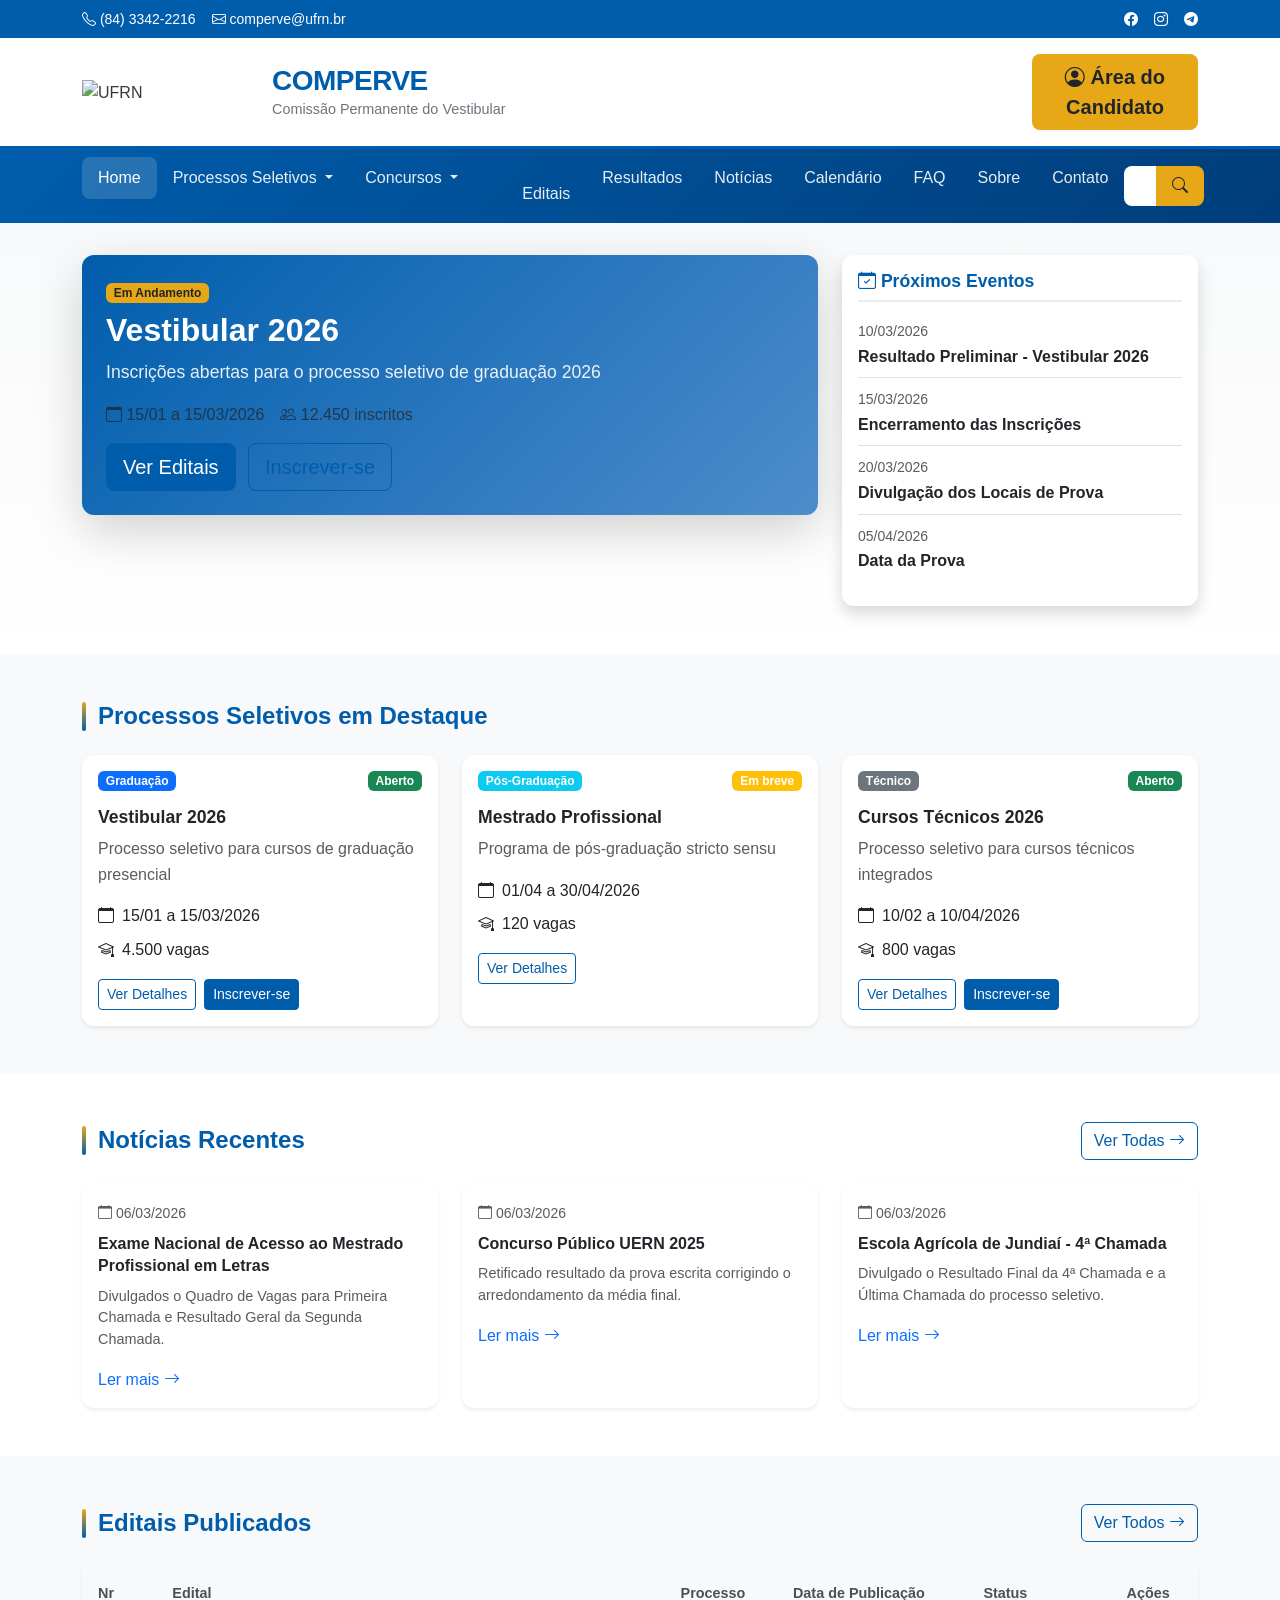
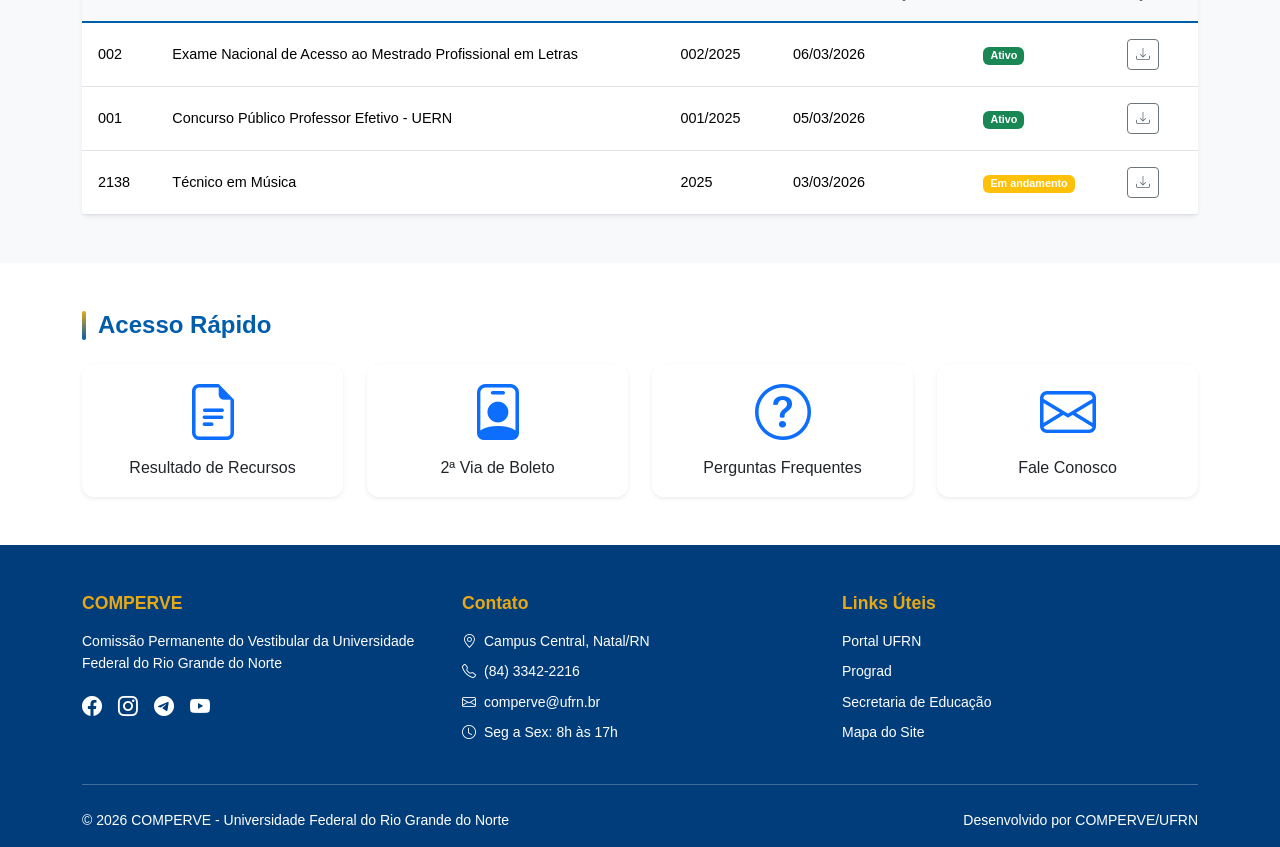
==== proposta-bootstrap/index.html @ 0de2d8d8 "Initial commit: 3 proposals for COMPERVE portal redesign - Proposta Bootstrap: Framework Bootstrap 5" ====
<!DOCTYPE html>
<html lang="pt-BR">
<head>
    <meta charset="UTF-8">
    <meta name="viewport" content="width=device-width, initial-scale=1.0">
    <title>COMPERVE - Comissão Permanente do Vestibular</title>
    <link href="https://cdn.jsdelivr.net/npm/bootstrap@5.3.2/dist/css/bootstrap.min.css" rel="stylesheet">
    <link href="https://cdn.jsdelivr.net/npm/bootstrap-icons@1.11.1/font/bootstrap-icons.css" rel="stylesheet">
    <link rel="stylesheet" href="style.css">
</head>
<body>
    <!-- Top Bar -->
    <div class="top-bar bg-primary text-white py-2">
        <div class="container d-flex justify-content-between align-items-center">
            <div class="d-flex align-items-center gap-3">
                <span><i class="bi bi-telephone"></i> (84) 3342-2216</span>
                <span><i class="bi bi-envelope"></i> comperve@ufrn.br</span>
            </div>
            <div class="d-flex gap-3">
                <a href="#" class="text-white text-decoration-none"><i class="bi bi-facebook"></i></a>
                <a href="#" class="text-white text-decoration-none"><i class="bi bi-instagram"></i></a>
                <a href="#" class="text-white text-decoration-none"><i class="bi bi-telegram"></i></a>
            </div>
        </div>
    </div>

    <!-- Header Institucional -->
    <header class="header-institutional bg-white shadow-sm">
        <div class="container py-3">
            <div class="row align-items-center">
                <div class="col-md-2">
                    <img src="https://www.ufrn.br/imagens/logos/brasao_ufrn.png" alt="UFRN" class="img-fluid" style="max-height: 60px;">
                </div>
                <div class="col-md-8">
                    <h1 class="mb-0 title-main">COMPERVE</h1>
                    <p class="mb-0 subtitle">Comissão Permanente do Vestibular</p>
                </div>
                <div class="col-md-2 text-end">
                    <a href="https://comperve.ufrn.br/candidato" class="btn btn-candidate btn-lg">
                        <i class="bi bi-person-circle"></i> Área do Candidato
                    </a>
                </div>
            </div>
        </div>
    </header>

    <!-- Navegação Principal -->
    <nav class="navbar navbar-expand-lg navbar-dark bg-nav">
        <div class="container">
            <button class="navbar-toggler" type="button" data-bs-toggle="collapse" data-bs-target="#navbarNav">
                <span class="navbar-toggler-icon"></span>
            </button>
            <div class="collapse navbar-collapse" id="navbarNav">
                <ul class="navbar-nav me-auto">
                    <li class="nav-item">
                        <a class="nav-link active" href="#">Home</a>
                    </li>
                    <li class="nav-item dropdown">
                        <a class="nav-link dropdown-toggle" href="#" role="button" data-bs-toggle="dropdown">
                            Processos Seletivos
                        </a>
                        <ul class="dropdown-menu">
                            <li><a class="dropdown-item" href="#">Graduação</a></li>
                            <li><a class="dropdown-item" href="#">Pós-Graduação</a></li>
                            <li><a class="dropdown-item" href="#">Cursos Técnicos</a></li>
                            <li><a class="dropdown-item" href="#">Educação a Distância</a></li>
                        </ul>
                    </li>
                    <li class="nav-item dropdown">
                        <a class="nav-link dropdown-toggle" href="#" role="button" data-bs-toggle="dropdown">
                            Concursos
                        </a>
                        <ul class="dropdown-menu">
                            <li><a class="dropdown-item" href="#">Professor Efetivo</li>
                            <li><a class="dropdown-item" href="#">Técnico Administrativo</li>
                            <li><a class="dropdown-item" href="#">Servidores</li>
                        </ul>
                    </li>
                    <li class="nav-item">
                        <a class="nav-link" href="#">Editais</a>
                    </li>
                    <li class="nav-item">
                        <a class="nav-link" href="#">Resultados</a>
                    </li>
                    <li class="nav-item">
                        <a class="nav-link" href="#">Notícias</a>
                    </li>
                    <li class="nav-item">
                        <a class="nav-link" href="#">Calendário</a>
                    </li>
                    <li class="nav-item">
                        <a class="nav-link" href="#">FAQ</a>
                    </li>
                    <li class="nav-item">
                        <a class="nav-link" href="#">Sobre</a>
                    </li>
                    <li class="nav-item">
                        <a class="nav-link" href="#">Contato</a>
                    </li>
                </ul>
                <form class="d-flex search-form">
                    <input class="form-control" type="search" placeholder="Buscar..." aria-label="Buscar">
                    <button class="btn btn-search" type="submit"><i class="bi bi-search"></i></button>
                </form>
            </div>
        </div>
    </nav>

    <!-- Banner Principal -->
    <section class="hero-banner position-relative">
        <div class="container">
            <div class="row">
                <div class="col-lg-8">
                    <div class="card banner-card border-0">
                        <div class="card-body p-4">
                            <span class="badge bg-accent mb-2">Em Andamento</span>
                            <h2 class="card-title">Vestibular 2026</h2>
                            <p class="card-text">Inscrições abertas para o processo seletivo de graduação 2026</p>
                            <div class="d-flex gap-3 mb-3">
                                <span class="text-muted"><i class="bi bi-calendar"></i> 15/01 a 15/03/2026</span>
                                <span class="text-muted"><i class="bi bi-people"></i> 12.450 inscritos</span>
                            </div>
                            <a href="#" class="btn btn-primary btn-lg">Ver Editais</a>
                            <a href="#" class="btn btn-outline-primary btn-lg ms-2">Inscrever-se</a>
                        </div>
                    </div>
                </div>
                <div class="col-lg-4">
                    <div class="card border-0 sidebar-card mb-3">
                        <div class="card-body">
                            <h5 class="card-title"><i class="bi bi-calendar-check"></i> Próximos Eventos</h5>
                            <ul class="list-unstyled">
                                <li class="mb-2 border-bottom pb-2">
                                    <small class="text-muted">10/03/2026</small>
                                    <p class="mb-0 fw-semibold">Resultado Preliminar - Vestibular 2026</p>
                                </li>
                                <li class="mb-2 border-bottom pb-2">
                                    <small class="text-muted">15/03/2026</small>
                                    <p class="mb-0 fw-semibold">Encerramento das Inscrições</p>
                                </li>
                                <li class="mb-2 border-bottom pb-2">
                                    <small class="text-muted">20/03/2026</small>
                                    <p class="mb-0 fw-semibold">Divulgação dos Locais de Prova</p>
                                </li>
                                <li>
                                    <small class="text-muted">05/04/2026</small>
                                    <p class="mb-0 fw-semibold">Data da Prova</p>
                                </li>
                            </ul>
                        </div>
                    </div>
                </div>
            </div>
        </div>
    </section>

    <!-- Processos Seletivos em Destaque -->
    <section class="py-5 bg-light">
        <div class="container">
            <h2 class="section-title mb-4">Processos Seletivos em Destaque</h2>
            <div class="row g-4">
                <div class="col-md-6 col-lg-4">
                    <div class="card h-100 border-0 shadow-sm process-card">
                        <div class="card-body">
                            <div class="d-flex justify-content-between align-items-start mb-3">
                                <span class="badge bg-primary">Graduação</span>
                                <span class="badge bg-success">Aberto</span>
                            </div>
                            <h5 class="card-title">Vestibular 2026</h5>
                            <p class="card-text text-muted">Processo seletivo para cursos de graduação presencial</p>
                            <div class="d-flex flex-column gap-2">
                                <span><i class="bi bi-calendar me-2"></i>15/01 a 15/03/2026</span>
                                <span><i class="bi bi-mortarboard me-2"></i>4.500 vagas</span>
                            </div>
                            <div class="mt-3 d-flex gap-2">
                                <a href="#" class="btn btn-sm btn-outline-primary">Ver Detalhes</a>
                                <a href="#" class="btn btn-sm btn-primary">Inscrever-se</a>
                            </div>
                        </div>
                    </div>
                </div>
                <div class="col-md-6 col-lg-4">
                    <div class="card h-100 border-0 shadow-sm process-card">
                        <div class="card-body">
                            <div class="d-flex justify-content-between align-items-start mb-3">
                                <span class="badge bg-info">Pós-Graduação</span>
                                <span class="badge bg-warning">Em breve</span>
                            </div>
                            <h5 class="card-title">Mestrado Profissional</h5>
                            <p class="card-text text-muted">Programa de pós-graduação stricto sensu</p>
                            <div class="d-flex flex-column gap-2">
                                <span><i class="bi bi-calendar me-2"></i>01/04 a 30/04/2026</span>
                                <span><i class="bi bi-mortarboard me-2"></i>120 vagas</span>
                            </div>
                            <div class="mt-3">
                                <a href="#" class="btn btn-sm btn-outline-primary">Ver Detalhes</a>
                            </div>
                        </div>
                    </div>
                </div>
                <div class="col-md-6 col-lg-4">
                    <div class="card h-100 border-0 shadow-sm process-card">
                        <div class="card-body">
                            <div class="d-flex justify-content-between align-items-start mb-3">
                                <span class="badge bg-secondary">Técnico</span>
                                <span class="badge bg-success">Aberto</span>
                            </div>
                            <h5 class="card-title">Cursos Técnicos 2026</h5>
                            <p class="card-text text-muted">Processo seletivo para cursos técnicos integrados</p>
                            <div class="d-flex flex-column gap-2">
                                <span><i class="bi bi-calendar me-2"></i>10/02 a 10/04/2026</span>
                                <span><i class="bi bi-mortarboard me-2"></i>800 vagas</span>
                            </div>
                            <div class="mt-3 d-flex gap-2">
                                <a href="#" class="btn btn-sm btn-outline-primary">Ver Detalhes</a>
                                <a href="#" class="btn btn-sm btn-primary">Inscrever-se</a>
                            </div>
                        </div>
                    </div>
                </div>
            </div>
        </div>
    </section>

    <!-- Notícias Recentes -->
    <section class="py-5">
        <div class="container">
            <div class="d-flex justify-content-between align-items-center mb-4">
                <h2 class="section-title mb-0">Notícias Recentes</h2>
                <a href="#" class="btn btn-outline-primary">Ver Todas <i class="bi bi-arrow-right"></i></a>
            </div>
            <div class="row g-4">
                <div class="col-md-4">
                    <article class="card border-0 shadow-sm news-card h-100">
                        <div class="card-body">
                            <span class="text-muted small"><i class="bi bi-calendar"></i> 06/03/2026</span>
                            <h5 class="card-title mt-2">Exame Nacional de Acesso ao Mestrado Profissional em Letras</h5>
                            <p class="card-text text-muted">Divulgados o Quadro de Vagas para Primeira Chamada e Resultado Geral da Segunda Chamada.</p>
                            <a href="#" class="text-primary text-decoration-none">Ler mais <i class="bi bi-arrow-right"></i></a>
                        </div>
                    </article>
                </div>
                <div class="col-md-4">
                    <article class="card border-0 shadow-sm news-card h-100">
                        <div class="card-body">
                            <span class="text-muted small"><i class="bi bi-calendar"></i> 06/03/2026</span>
                            <h5 class="card-title mt-2">Concurso Público UERN 2025</h5>
                            <p class="card-text text-muted">Retificado resultado da prova escrita corrigindo o arredondamento da média final.</p>
                            <a href="#" class="text-primary text-decoration-none">Ler mais <i class="bi bi-arrow-right"></i></a>
                        </div>
                    </article>
                </div>
                <div class="col-md-4">
                    <article class="card border-0 shadow-sm news-card h-100">
                        <div class="card-body">
                            <span class="text-muted small"><i class="bi bi-calendar"></i> 06/03/2026</span>
                            <h5 class="card-title mt-2">Escola Agrícola de Jundiaí - 4ª Chamada</h5>
                            <p class="card-text text-muted">Divulgado o Resultado Final da 4ª Chamada e a Última Chamada do processo seletivo.</p>
                            <a href="#" class="text-primary text-decoration-none">Ler mais <i class="bi bi-arrow-right"></i></a>
                        </div>
                    </article>
                </div>
            </div>
        </div>
    </section>

    <!-- Editais Recentes -->
    <section class="py-5 bg-light">
        <div class="container">
            <div class="d-flex justify-content-between align-items-center mb-4">
                <h2 class="section-title mb-0">Editais Publicados</h2>
                <a href="#" class="btn btn-outline-primary">Ver Todos <i class="bi bi-arrow-right"></i></a>
            </div>
            <div class="card border-0 shadow-sm">
                <div class="card-body p-0">
                    <div class="table-responsive">
                        <table class="table table-hover mb-0">
                            <thead class="table-light">
                                <tr>
                                    <th>Nr</th>
                                    <th>Edital</th>
                                    <th>Processo</th>
                                    <th>Data de Publicação</th>
                                    <th>Status</th>
                                    <th>Ações</th>
                                </tr>
                            </thead>
                            <tbody>
                                <tr>
                                    <td>002</td>
                                    <td>Exame Nacional de Acesso ao Mestrado Profissional em Letras</td>
                                    <td>002/2025</td>
                                    <td>06/03/2026</td>
                                    <td><span class="badge bg-success">Ativo</span></td>
                                    <td><a href="#" class="btn btn-sm btn-outline-secondary"><i class="bi bi-download"></i></a></td>
                                </tr>
                                <tr>
                                    <td>001</td>
                                    <td>Concurso Público Professor Efetivo - UERN</td>
                                    <td>001/2025</td>
                                    <td>05/03/2026</td>
                                    <td><span class="badge bg-success">Ativo</span></td>
                                    <td><a href="#" class="btn btn-sm btn-outline-secondary"><i class="bi bi-download"></i></a></td>
                                </tr>
                                <tr>
                                    <td>2138</td>
                                    <td>Técnico em Música</td>
                                    <td>2025</td>
                                    <td>03/03/2026</td>
                                    <td><span class="badge bg-warning">Em andamento</span></td>
                                    <td><a href="#" class="btn btn-sm btn-outline-secondary"><i class="bi bi-download"></i></a></td>
                                </tr>
                            </tbody>
                        </table>
                    </div>
                </div>
            </div>
        </div>
    </section>

    <!-- Links Úteis -->
    <section class="py-5">
        <div class="container">
            <h2 class="section-title mb-4">Acesso Rápido</h2>
            <div class="row g-4">
                <div class="col-6 col-md-3">
                    <a href="#" class="text-decoration-none">
                        <div class="card border-0 shadow-sm h-100 quick-link">
                            <div class="card-body text-center">
                                <i class="bi bi-file-earmark-text display-4 text-primary"></i>
                                <p class="mt-2 mb-0 text-dark">Resultado de Recursos</p>
                            </div>
                        </div>
                    </a>
                </div>
                <div class="col-6 col-md-3">
                    <a href="#" class="text-decoration-none">
                        <div class="card border-0 shadow-sm h-100 quick-link">
                            <div class="card-body text-center">
                                <i class="bi bi-person-badge display-4 text-primary"></i>
                                <p class="mt-2 mb-0 text-dark">2ª Via de Boleto</p>
                            </div>
                        </div>
                    </a>
                </div>
                <div class="col-6 col-md-3">
                    <a href="#" class="text-decoration-none">
                        <div class="card border-0 shadow-sm h-100 quick-link">
                            <div class="card-body text-center">
                                <i class="bi bi-question-circle display-4 text-primary"></i>
                                <p class="mt-2 mb-0 text-dark">Perguntas Frequentes</p>
                            </div>
                        </div>
                    </a>
                </div>
                <div class="col-6 col-md-3">
                    <a href="#" class="text-decoration-none">
                        <div class="card border-0 shadow-sm h-100 quick-link">
                            <div class="card-body text-center">
                                <i class="bi bi-envelope display-4 text-primary"></i>
                                <p class="mt-2 mb-0 text-dark">Fale Conosco</p>
                            </div>
                        </div>
                    </a>
                </div>
            </div>
        </div>
    </section>

    <!-- Footer -->
    <footer class="bg-footer text-white pt-5 pb-3">
        <div class="container">
            <div class="row g-4">
                <div class="col-lg-4">
                    <h5>COMPERVE</h5>
                    <p class="small">Comissão Permanente do Vestibular da Universidade Federal do Rio Grande do Norte</p>
                    <div class="d-flex gap-3">
                        <a href="#" class="text-white"><i class="bi bi-facebook fs-5"></i></a>
                        <a href="#" class="text-white"><i class="bi bi-instagram fs-5"></i></a>
                        <a href="#" class="text-white"><i class="bi bi-telegram fs-5"></i></a>
                        <a href="#" class="text-white"><i class="bi bi-youtube fs-5"></i></a>
                    </div>
                </div>
                <div class="col-lg-4">
                    <h5>Contato</h5>
                    <ul class="list-unstyled small">
                        <li class="mb-2"><i class="bi bi-geo-alt me-2"></i>Campus Central, Natal/RN</li>
                        <li class="mb-2"><i class="bi bi-telephone me-2"></i>(84) 3342-2216</li>
                        <li class="mb-2"><i class="bi bi-envelope me-2"></i>comperve@ufrn.br</li>
                        <li><i class="bi bi-clock me-2"></i>Seg a Sex: 8h às 17h</li>
                    </ul>
                </div>
                <div class="col-lg-4">
                    <h5>Links Úteis</h5>
                    <ul class="list-unstyled small">
                        <li class="mb-2"><a href="#" class="text-white text-decoration-none">Portal UFRN</a></li>
                        <li class="mb-2"><a href="#" class="text-white text-decoration-none">Prograd</a></li>
                        <li class="mb-2"><a href="#" class="text-white text-decoration-none">Secretaria de Educação</a></li>
                        <li><a href="#" class="text-white text-decoration-none">Mapa do Site</a></li>
                    </ul>
                </div>
            </div>
            <hr class="my-4">
            <div class="row">
                <div class="col-md-6">
                    <p class="small mb-0">© 2026 COMPERVE - Universidade Federal do Rio Grande do Norte</p>
                </div>
                <div class="col-md-6 text-md-end">
                    <p class="small mb-0">Desenvolvido por COMPERVE/UFRN</p>
                </div>
            </div>
        </div>
    </footer>

    <script src="https://cdn.jsdelivr.net/npm/bootstrap@5.3.2/dist/js/bootstrap.bundle.min.js"></script>
    <script src="script.js"></script>
</body>
</html>
---- proposta-bootstrap/style.css ----
:root {
    --primary: #005dac;
    --primary-dark: #003d7a;
    --primary-light: #4d8dcc;
    --secondary: #6c757d;
    --accent: #e6a817;
    --accent-dark: #c48c0f;
    --success: #198754;
    --warning: #ffc107;
    --danger: #dc3545;
    --info: #0dcaf0;
    --light: #f8f9fa;
    --dark: #212529;
    --white: #ffffff;
    --gray-100: #f8f9fa;
    --gray-200: #e9ecef;
    --gray-300: #dee2e6;
    --gray-400: #ced4da;
    --gray-500: #adb5bd;
    --gray-600: #6c757d;
    --gray-700: #495057;
    --gray-800: #343a40;
    --gray-900: #212529;
    --font-heading: 'Montserrat', sans-serif;
    --font-body: 'Open Sans', sans-serif;
    --spacing-xs: 0.25rem;
    --spacing-sm: 0.5rem;
    --spacing-md: 1rem;
    --spacing-lg: 1.5rem;
    --spacing-xl: 2rem;
    --spacing-xxl: 3rem;
    --border-radius: 8px;
    --border-radius-lg: 12px;
    --shadow-sm: 0 0.125rem 0.25rem rgba(0, 0, 0, 0.075);
    --shadow: 0 0.5rem 1rem rgba(0, 0, 0, 0.15);
    --shadow-lg: 0 1rem 3rem rgba(0, 0, 0, 0.175);
}

@import url('https://fonts.googleapis.com/css2?family=Montserrat:wght@400;500;600;700&family=Open+Sans:wght@400;500;600;700&display=swap');

* {
    box-sizing: border-box;
}

body {
    font-family: var(--font-body);
    color: var(--gray-800);
    background-color: var(--white);
    line-height: 1.6;
}

h1, h2, h3, h4, h5, h6 {
    font-family: var(--font-heading);
    font-weight: 600;
    color: var(--gray-900);
}

.top-bar {
    background-color: var(--primary) !important;
    font-size: 0.875rem;
}

.header-institutional {
    border-bottom: 3px solid var(--primary);
}

.title-main {
    font-size: 1.75rem;
    font-weight: 700;
    color: var(--primary);
    letter-spacing: -0.5px;
}

.subtitle {
    font-size: 0.9rem;
    color: var(--gray-600);
    font-weight: 400;
}

.btn-candidate {
    background-color: var(--accent);
    color: var(--dark);
    font-weight: 600;
    border: none;
    padding: 0.5rem 1.25rem;
    border-radius: var(--border-radius);
    transition: all 0.3s ease;
}

.btn-candidate:hover {
    background-color: var(--accent-dark);
    color: var(--dark);
    transform: translateY(-2px);
    box-shadow: var(--shadow);
}

.navbar {
    background: linear-gradient(135deg, var(--primary) 0%, var(--primary-dark) 100%);
}

.navbar-dark .navbar-nav .nav-link {
    color: rgba(255, 255, 255, 0.9);
    font-weight: 500;
    padding: 0.5rem 1rem;
    transition: all 0.3s ease;
}

.navbar-dark .navbar-nav .nav-link:hover,
.navbar-dark .navbar-nav .nav-link.active {
    color: var(--white);
    background-color: rgba(255, 255, 255, 0.1);
    border-radius: var(--border-radius);
}

.navbar-dark .navbar-nav .nav-link.active {
    background-color: rgba(255, 255, 255, 0.15);
}

.search-form .form-control {
    border: none;
    border-radius: var(--border-radius) 0 0 var(--border-radius);
    padding: 0.5rem 1rem;
}

.search-form .btn-search {
    background-color: var(--accent);
    color: var(--dark);
    border: none;
    border-radius: 0 var(--border-radius) var(--border-radius) 0;
    padding: 0.5rem 1rem;
    transition: all 0.3s ease;
}

.search-form .btn-search:hover {
    background-color: var(--accent-dark);
}

.bg-nav {
    background: linear-gradient(135deg, var(--primary) 0%, var(--primary-dark) 100%) !important;
}

.hero-banner {
    background: linear-gradient(180deg, var(--gray-100) 0%, var(--white) 100%);
    padding: var(--spacing-xl) 0;
}

.banner-card {
    background: linear-gradient(135deg, var(--primary) 0%, var(--primary-light) 100%);
    color: var(--white);
    border-radius: var(--border-radius-lg);
    box-shadow: var(--shadow-lg);
}

.banner-card .card-title {
    color: var(--white);
    font-size: 2rem;
    font-weight: 700;
}

.banner-card .card-text {
    color: rgba(255, 255, 255, 0.9);
    font-size: 1.1rem;
}

.sidebar-card {
    background-color: var(--white);
    border-radius: var(--border-radius-lg);
    box-shadow: var(--shadow);
}

.sidebar-card .card-title {
    color: var(--primary);
    font-size: 1.1rem;
    font-weight: 600;
    border-bottom: 2px solid var(--gray-200);
    padding-bottom: var(--spacing-sm);
    margin-bottom: var(--spacing-md);
}

.bg-accent {
    background-color: var(--accent) !important;
    color: var(--dark);
}

.section-title {
    font-size: 1.5rem;
    font-weight: 700;
    color: var(--primary);
    position: relative;
    padding-left: var(--spacing-md);
}

.section-title::before {
    content: '';
    position: absolute;
    left: 0;
    top: 0;
    bottom: 0;
    width: 4px;
    background: linear-gradient(180deg, var(--accent) 0%, var(--primary) 100%);
    border-radius: 2px;
}

.process-card {
    transition: all 0.3s ease;
    border-radius: var(--border-radius-lg);
    overflow: hidden;
}

.process-card:hover {
    transform: translateY(-5px);
    box-shadow: var(--shadow-lg);
}

.process-card .card-title {
    font-size: 1.1rem;
    font-weight: 600;
    color: var(--gray-900);
}

.news-card {
    transition: all 0.3s ease;
    border-radius: var(--border-radius-lg);
}

.news-card:hover {
    transform: translateY(-3px);
    box-shadow: var(--shadow);
}

.news-card .card-title {
    font-size: 1rem;
    font-weight: 600;
    color: var(--gray-900);
    line-height: 1.4;
}

.news-card .card-text {
    font-size: 0.9rem;
    line-height: 1.5;
}

.quick-link {
    transition: all 0.3s ease;
    border-radius: var(--border-radius-lg);
}

.quick-link:hover {
    transform: translateY(-5px);
    box-shadow: var(--shadow);
    background-color: var(--gray-100);
}

.quick-link i {
    transition: all 0.3s ease;
}

.quick-link:hover i {
    transform: scale(1.1);
}

.table {
    font-size: 0.9rem;
}

.table thead th {
    background-color: var(--gray-100);
    font-weight: 600;
    color: var(--gray-700);
    border-bottom: 2px solid var(--primary);
    padding: var(--spacing-md);
}

.table tbody td {
    padding: var(--spacing-md);
    vertical-align: middle;
}

.table-hover tbody tr:hover {
    background-color: var(--gray-100);
}

.bg-footer {
    background-color: var(--primary-dark) !important;
}

.bg-footer h5 {
    color: var(--accent);
    font-size: 1.1rem;
    margin-bottom: var(--spacing-md);
}

.bg-footer a {
    transition: all 0.3s ease;
}

.bg-footer a:hover {
    color: var(--accent) !important;
}

.btn-primary {
    background-color: var(--primary);
    border-color: var(--primary);
    font-weight: 500;
}

.btn-primary:hover {
    background-color: var(--primary-dark);
    border-color: var(--primary-dark);
}

.btn-outline-primary {
    color: var(--primary);
    border-color: var(--primary);
}

.btn-outline-primary:hover {
    background-color: var(--primary);
    border-color: var(--primary);
}

.dropdown-menu {
    border: none;
    box-shadow: var(--shadow-lg);
    border-radius: var(--border-radius);
    padding: var(--spacing-sm);
}

.dropdown-item {
    padding: var(--spacing-sm) var(--spacing-md);
    border-radius: var(--border-radius);
    font-weight: 500;
    transition: all 0.2s ease;
}

.dropdown-item:hover {
    background-color: var(--primary);
    color: var(--white);
}

@media (max-width: 991px) {
    .navbar-collapse {
        background: var(--primary-dark);
        padding: var(--spacing-md);
        border-radius: var(--border-radius);
        margin-top: var(--spacing-sm);
    }
    
    .search-form {
        margin-top: var(--spacing-md);
    }
    
    .title-main {
        font-size: 1.25rem;
    }
    
    .btn-candidate {
        font-size: 0.9rem;
        padding: 0.4rem 1rem;
    }
}

@media (max-width: 767px) {
    .hero-banner {
        padding: var(--spacing-lg) 0;
    }
    
    .banner-card .card-title {
        font-size: 1.5rem;
    }
    
    .section-title {
        font-size: 1.25rem;
    }
    
    .top-bar {
        display: none;
    }
    
    .header-institutional .col-md-2,
    .header-institutional .col-md-8 {
        text-align: center;
        margin-bottom: var(--spacing-sm);
    }
    
    .header-institutional .col-md-2 {
        order: 1;
    }
    
    .header-institutional .col-md-8 {
        order: 2;
    }
    
    .header-institutional .col-md-2:last-child {
        order: 3;
        text-align: center !important;
    }
}

@media (max-width: 575px) {
    .quick-link {
        padding: var(--spacing-md) 0;
    }
    
    .table {
        font-size: 0.8rem;
    }
    
    .btn-lg {
        padding: 0.5rem 1rem;
        font-size: 0.9rem;
    }
}
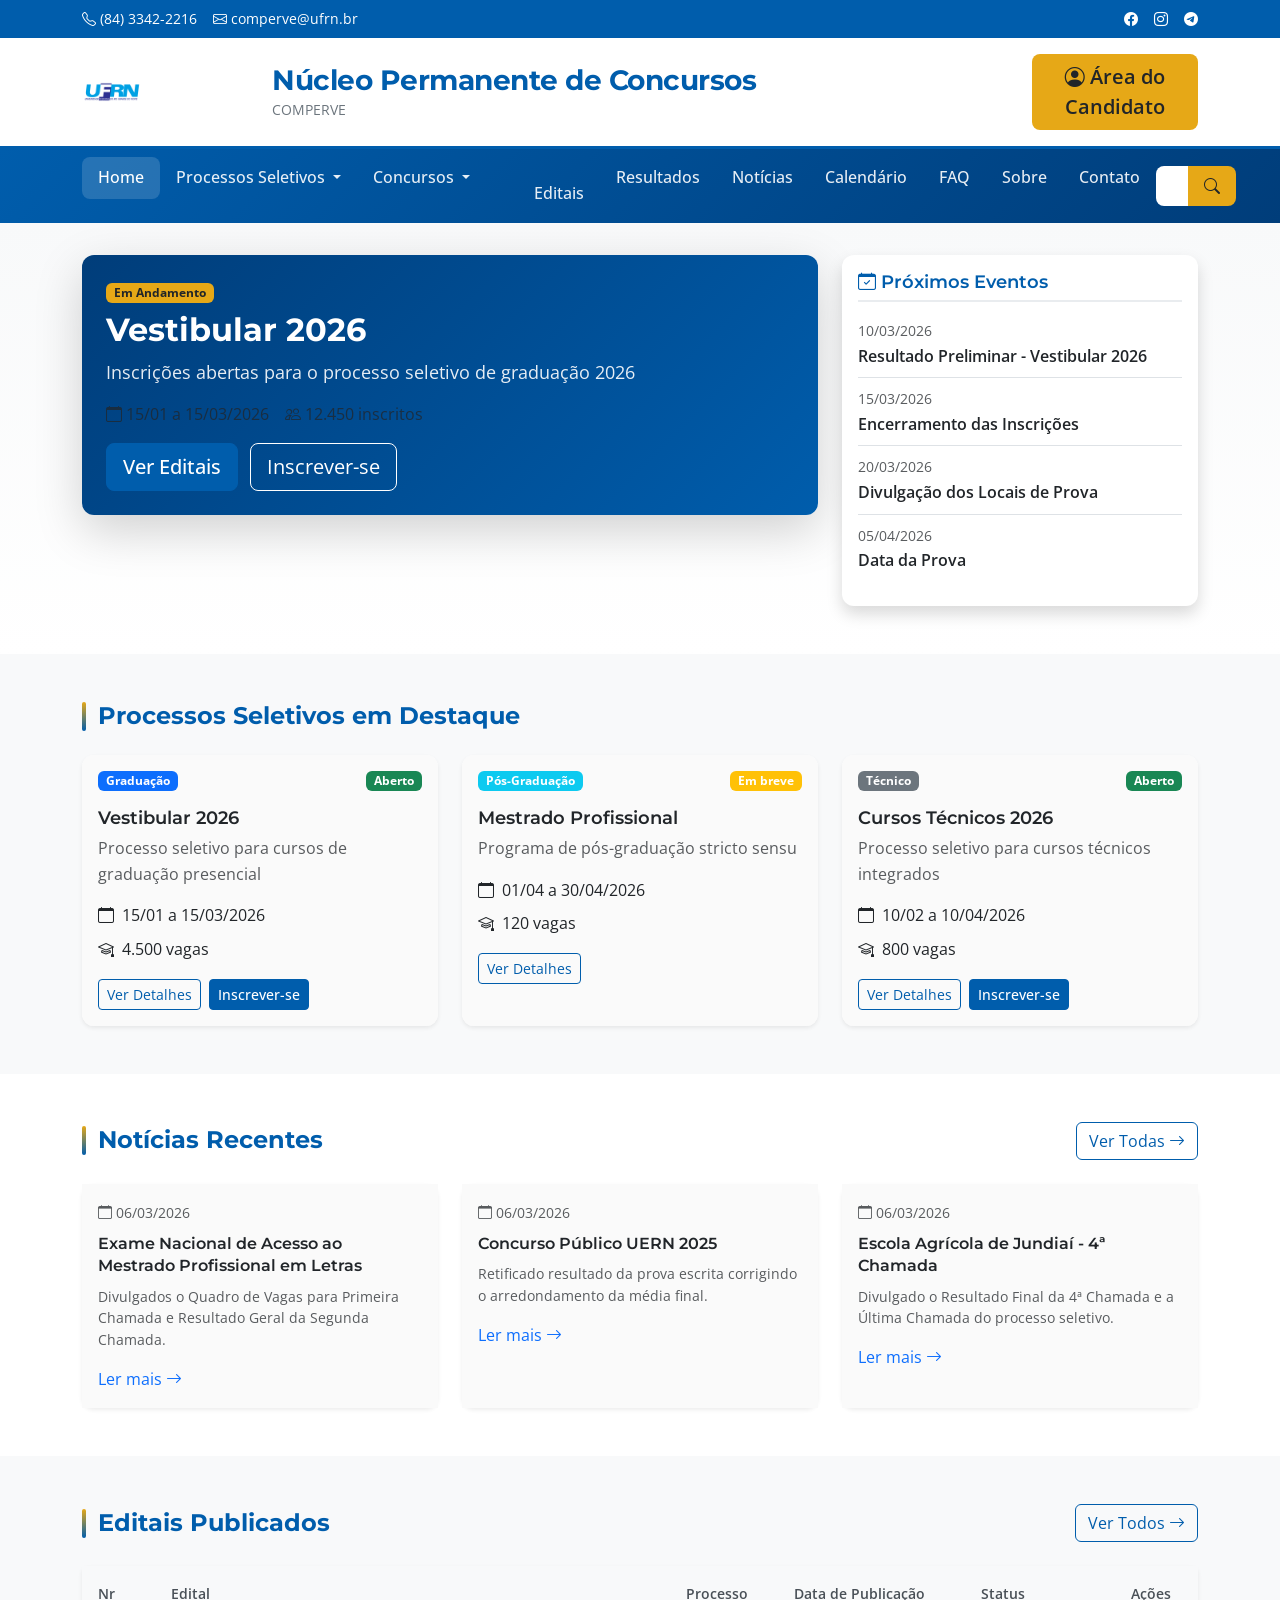
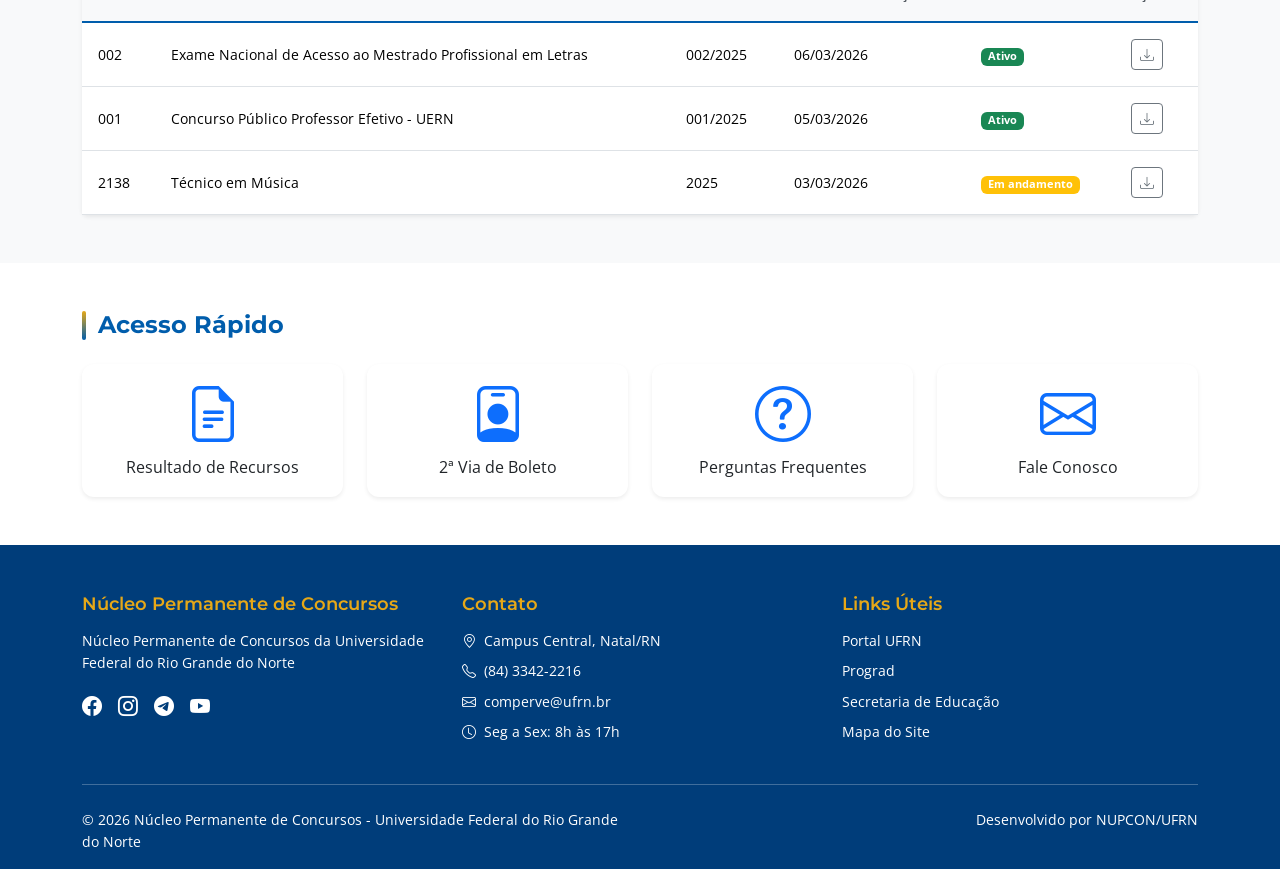
==== commit e2d26ebf: "Updates: branding changes, visual improvements and bug fixes - Changed title to 'Núcleo Permanente d" ====
--- a/proposta-bootstrap/index.html
+++ b/proposta-bootstrap/index.html
@@ -3,9 +3,12 @@
 <head>
     <meta charset="UTF-8">
     <meta name="viewport" content="width=device-width, initial-scale=1.0">
-    <title>COMPERVE - Comissão Permanente do Vestibular</title>
+    <title>Núcleo Permanente de Concursos - COMPERVE</title>
     <link href="https://cdn.jsdelivr.net/npm/bootstrap@5.3.2/dist/css/bootstrap.min.css" rel="stylesheet">
     <link href="https://cdn.jsdelivr.net/npm/bootstrap-icons@1.11.1/font/bootstrap-icons.css" rel="stylesheet">
+    <link rel="preconnect" href="https://fonts.googleapis.com">
+    <link rel="preconnect" href="https://fonts.gstatic.com" crossorigin>
+    <link href="https://fonts.googleapis.com/css2?family=Montserrat:wght@400;500;600;700&family=Open+Sans:wght@400;500;600;700&display=swap" rel="stylesheet">
     <link rel="stylesheet" href="style.css">
 </head>
 <body>
@@ -29,11 +32,12 @@
         <div class="container py-3">
             <div class="row align-items-center">
                 <div class="col-md-2">
-                    <img src="https://www.ufrn.br/imagens/logos/brasao_ufrn.png" alt="UFRN" class="img-fluid" style="max-height: 60px;">
+                    <img src="../ufrn-logo-png_seeklogo-144360.png" alt="UFRN" class="img-fluid" style="max-height: 60px;">
+                    <img src="https://www.comperve.ufrn.br/images/logo-comperve-iphone-ipod-ipad.png" alt="COMPERVE" class="img-fluid mt-2" style="max-height: 40px;" onerror="this.style.display='none'">
                 </div>
                 <div class="col-md-8">
-                    <h1 class="mb-0 title-main">COMPERVE</h1>
-                    <p class="mb-0 subtitle">Comissão Permanente do Vestibular</p>
+                    <h1 class="mb-0 title-main">Núcleo Permanente de Concursos</h1>
+                    <p class="mb-0 subtitle">COMPERVE</p>
                 </div>
                 <div class="col-md-2 text-end">
                     <a href="https://comperve.ufrn.br/candidato" class="btn btn-candidate btn-lg">
@@ -372,8 +376,8 @@
         <div class="container">
             <div class="row g-4">
                 <div class="col-lg-4">
-                    <h5>COMPERVE</h5>
-                    <p class="small">Comissão Permanente do Vestibular da Universidade Federal do Rio Grande do Norte</p>
+                    <h5>Núcleo Permanente de Concursos</h5>
+                    <p class="small">Núcleo Permanente de Concursos da Universidade Federal do Rio Grande do Norte</p>
                     <div class="d-flex gap-3">
                         <a href="#" class="text-white"><i class="bi bi-facebook fs-5"></i></a>
                         <a href="#" class="text-white"><i class="bi bi-instagram fs-5"></i></a>
@@ -403,10 +407,10 @@
             <hr class="my-4">
             <div class="row">
                 <div class="col-md-6">
-                    <p class="small mb-0">© 2026 COMPERVE - Universidade Federal do Rio Grande do Norte</p>
+                    <p class="small mb-0">© 2026 Núcleo Permanente de Concursos - Universidade Federal do Rio Grande do Norte</p>
                 </div>
                 <div class="col-md-6 text-md-end">
-                    <p class="small mb-0">Desenvolvido por COMPERVE/UFRN</p>
+                    <p class="small mb-0">Desenvolvido por NUPCON/UFRN</p>
                 </div>
             </div>
         </div>
--- a/proposta-bootstrap/style.css
+++ b/proposta-bootstrap/style.css
@@ -36,8 +36,6 @@
     --shadow-lg: 0 1rem 3rem rgba(0, 0, 0, 0.175);
 }
 
-@import url('https://fonts.googleapis.com/css2?family=Montserrat:wght@400;500;600;700&family=Open+Sans:wght@400;500;600;700&display=swap');
-
 * {
     box-sizing: border-box;
 }
@@ -145,7 +143,7 @@
 }
 
 .banner-card {
-    background: linear-gradient(135deg, var(--primary) 0%, var(--primary-light) 100%);
+    background: linear-gradient(135deg, var(--primary-dark) 0%, var(--primary) 100%);
     color: var(--white);
     border-radius: var(--border-radius-lg);
     box-shadow: var(--shadow-lg);
@@ -162,6 +160,18 @@
     font-size: 1.1rem;
 }
 
+.banner-card .btn-outline-primary {
+    border-color: var(--white);
+    color: var(--white);
+    background: transparent;
+}
+
+.banner-card .btn-outline-primary:hover {
+    background: var(--white);
+    color: var(--primary);
+    border-color: var(--white);
+}
+
 .sidebar-card {
     background-color: var(--white);
     border-radius: var(--border-radius-lg);
@@ -188,6 +198,9 @@
     color: var(--primary);
     position: relative;
     padding-left: var(--spacing-md);
+    line-height: 1.2;
+    display: flex;
+    align-items: center;
 }
 
 .section-title::before {
@@ -205,27 +218,46 @@
     transition: all 0.3s ease;
     border-radius: var(--border-radius-lg);
     overflow: hidden;
+    border: 1px solid var(--gray-200);
+    background-color: var(--white);
 }
 
 .process-card:hover {
     transform: translateY(-5px);
     box-shadow: var(--shadow-lg);
+    border-color: var(--primary);
+}
+
+.process-card .card-body {
+    background-color: #fafafa;
 }
 
 .process-card .card-title {
     font-size: 1.1rem;
     font-weight: 600;
     color: var(--gray-900);
+    transition: color 0.2s ease;
+}
+
+.process-card:hover .card-title {
+    color: var(--primary);
 }
 
 .news-card {
     transition: all 0.3s ease;
     border-radius: var(--border-radius-lg);
+    border: 1px solid var(--gray-200);
+    background-color: var(--white);
 }
 
 .news-card:hover {
     transform: translateY(-3px);
     box-shadow: var(--shadow);
+    border-color: var(--primary);
+}
+
+.news-card .card-body {
+    background-color: #fafafa;
 }
 
 .news-card .card-title {
@@ -243,12 +275,17 @@
 .quick-link {
     transition: all 0.3s ease;
     border-radius: var(--border-radius-lg);
+    cursor: pointer;
 }
 
 .quick-link:hover {
     transform: translateY(-5px);
     box-shadow: var(--shadow);
-    background-color: var(--gray-100);
+    background-color: var(--primary);
+}
+
+.quick-link:hover p {
+    color: var(--white) !important;
 }
 
 .quick-link i {
